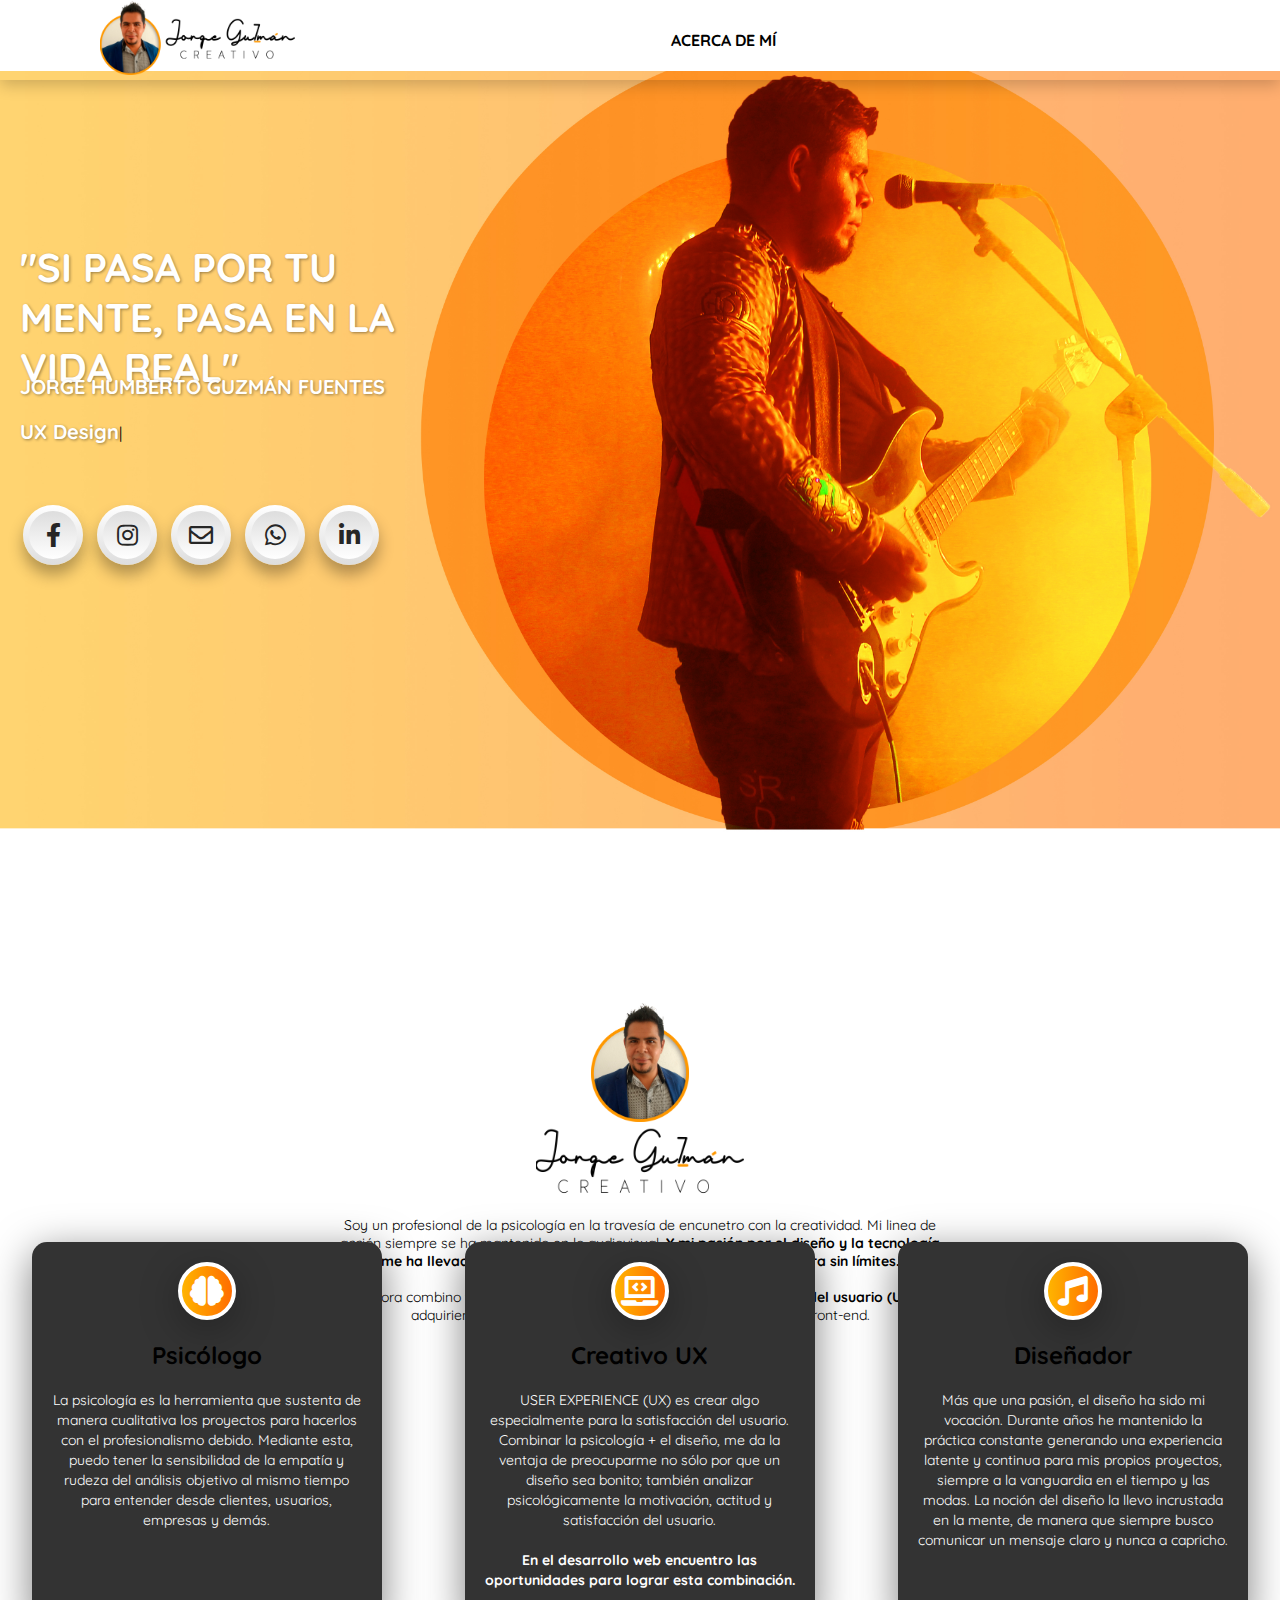
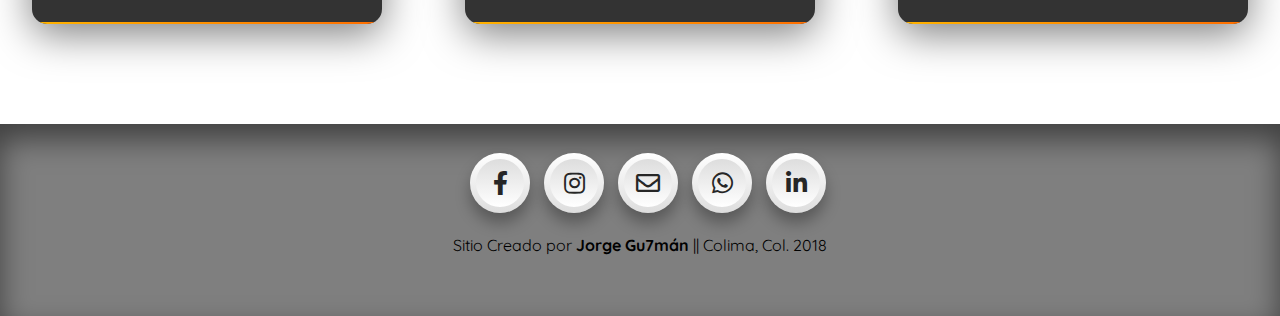
==== index.html @ b35ca507 "primer commit" ====
<!DOCTYPE html>
<html>
<head>
	<title>jGu7man - Acerca de mí</title>
	<meta name="viewport" content="width=device-width, initial-scale=1.0" charset="utf-8">
	<meta name="description" content="Portafolio de Jorge Gu7mán donde se muestran habilidades, desarrollo profesional y muestras de trabajo reciente">
	<meta name="keywords" content="portafolio,postfolio,psicologo,psicologia,psicología, psicólogo,música,músico,diseño,diseno,design,psychologist,designer,diseñador,ui,ux,teatro,musical,theater">
	<meta name="author" content="Jorge Guzmán">
	<link rel="icon" type="image" href="img/favicon.png">
	<link rel="stylesheet" type="text/css" href="css/style.css">
	<link rel="stylesheet" href="https://use.fontawesome.com/releases/v5.5.0/css/all.css">
	<script src="https://code.jquery.com/jquery-3.2.1.js"></script>
	<script type="text/javascript" src="js/typed.js"></script>
	<script type="text/javascript">
		$(document).ready(function(){
			$('.toggle-menu').click(function(){
				$("#menu").toggleClass('active')
			})
		})
	</script>
</head>
<body>
	<section id="hero" class="hero">
		<header>
			<a class="header-logo"><img src="img/logoonline.png" height="75px"></a>
			<a class="toggle-menu">Menu</a>
			<ul id="menu">
				<li><a href="" class="aqui">Acerca de mí</a></li>
				<li><a href="bio.html">Biografia</a></li>
				<li><a href="portfolio.html">Portafolio</a></li>
				<li><a href="contacto.html">Contacto</a></li>
			</ul>
		</header>	
		<h1>"SI PASA POR TU MENTE, PASA EN LA VIDA REAL"</h1>
		<div class="tagged">
			<p class="nombre">JORGE HUMBERTO GUZMÁN FUENTES</p>
			<span class="type"></span>
		</div>
		<ul class="social">
			<li>
				<a href="https://www.facebook.com/psicjorgeguzman">
					<i class="fab fa-facebook-f"></i>
				</a>
			</li>
			<li>
				<a href="https://www.instagram.com/jgu7man">
					<i class="fab fa-instagram"></i>
				</a>
			</li>
			<li>
				<a href="mailto:jgu7man@gmail.com">
					<i class="far fa-envelope"></i>
				</a>
			</li>
			<li>
				<a href="https://wa.me/523121661747">
					<i class="fab fa-whatsapp"></i>
				</a>
			</li>
			<li>
				<a href="https://www.linkedin.com/in/jorge-humberto-guzman-fuentes-11215bb1/">
					<i class="fab fa-linkedin-in"></i>
				</a>
			</li>
		</ul>
	</section>


<!------------------------ABOUT ME-------------------->


	<section id="about" class="about">
		<div class="resumen">
			<div class="logo-about">
				<img src="img/perfil.png" height="120px">
				<img src="img/logotype.png" height="80px">
			</div>
			<div class="abstract">
				<p>
					Soy un profesional de la psicología en la travesía de encunetro con la creatividad. Mi linea de acción siempre se ha mantenido en lo audiovisual. <b>Y mi pasión por el diseño y la tecnología me ha llevado a transformar mis habilidades en creatividad pura sin límites.</b> <br><br>Ahora combino todo para ser un diseñador basado en la <b>experiencia del usuario (UX)</b> adquiriendo recientemente las habilidades del desarrollo web front-end.
				</p>
			</div>
			<div></div>
		</div>
		<div class="talents">
			<div class="card">
				<div class="layer"></div>
				<div class="content">
					<div class="image">
						<i class="fas fa-brain"></i>
					</div>
					<div class="talent-details">
						<h2>Psicólogo</h2>
					</div>
					<p>La psicología es la herramienta que sustenta de manera cualitativa los proyectos para hacerlos con el profesionalismo debido. Mediante esta, puedo tener la sensibilidad de la empatía y rudeza del análisis objetivo al mismo tiempo para entender desde clientes, usuarios, empresas y demás. </p>
				</div>
			</div>

			<div class="card">
				<div class="layer"></div>
				<div class="content">
					<div class="image">
						<i class="fas fa-laptop-code"></i>
					</div>
					<div class="talent-details">
						<h2>Creativo UX</h2>
					</div>
					<p>USER EXPERIENCE (UX) es crear algo especialmente para la satisfacción del usuario. Combinar la psicología + el diseño, me da la ventaja de preocuparme no sólo por que un diseño sea bonito; también analizar psicológicamente la motivación, actitud y satisfacción del usuario.<br><br>
						<b>En el desarrollo web encuentro las oportunidades para lograr esta combinación.</b></p>
				</div>
			</div>

			<div class="card">
				<div class="layer"></div>
				<div class="content">
					<div class="image">
						<i class="fas fa-music"></i>
					</div>
					<div class="talent-details">
						<h2>Diseñador</h2>
					</div>
					<p>Más que una pasión, el diseño ha sido mi vocación. Durante años he mantenido la práctica constante generando una experiencia latente y continua para mis propios proyectos, siempre a la vanguardia en el tiempo y las modas. La noción del diseño la llevo incrustada en la mente, de manera que siempre busco comunicar un mensaje claro y nunca a capricho.</p>
				</div>
			</div>
		</div>
	</section>	




	<!-- <div class="back">
			<a href="contacto.html">
				<button>
					Contacto
				</button>
			</a>
		</div> -->

	
	<section class="footer">
		<ul class="social icons">
			<li>
				<a href="https://www.facebook.com/psicjorgeguzman">
					<i class="fab fa-facebook-f"></i>
				</a>
			</li>
			<li>
				<a href="https://www.instagram.com/jgu7man">
					<i class="fab fa-instagram"></i>
				</a>
			</li>
			<li>
				<a href="mailto:jgu7man@gmail.com">
					<i class="far fa-envelope"></i>
				</a>
			</li>
			<li>
				<a href="https://wa.me/523121661747">
					<i class="fab fa-whatsapp"></i>
				</a>
			</li>
			<li>
				<a href="https://www.linkedin.com/in/jorge-humberto-guzman-fuentes-11215bb1/">
					<i class="fab fa-linkedin-in"></i>
				</a>
			</li>
		</ul>
		<div>
			<p>Sitio Creado por <b>Jorge Gu7mán</b> || Colima, Col. 2018</p>
		</div>
	</section>

<!------------javascript area-------------------------->


	<script type="text/javascript">
		var typed = new Typed(".type", {
	  // Waits 1000ms after typing "First"
	  strings: ["UX Designer.", "UX Creative.", "UX... ^1000?"],
	  typeSpeed: 50,
	  backSpeed: 50,
	  loop: true
	});
	</script>
</body>
</html>
---- css/style.css ----
@import url('https://fonts.googleapis.com/css?family=Quicksand:500');

body {
	margin: 0;
	padding: 0;
	/* padding-bottom: 18em; */
	font-family: 'Quicksand', sans-serif;
}

/*-------------------
HERO
-------------------*/



.hero {
	position: relative;
	width: 100%;
	height: 100vh;
	background: url(../img/hero-jg7.jpg);
	background-position: center center;
	background-size: cover;
	background-repeat: no-repeat;
}

.hero2 {
	background: linear-gradient(90deg, #ffd471, #feae6f) !important;
	position: relative;
	width: 100%;
	height: fit-content;
	top: 0;
}

/*-------------------
HEADER
-------------------*/


	.hero header,
	.hero2 header {
		padding: 0 100px;
		width: 100%;
		height: 80px;
		box-sizing: border-box;
		background: rgba(0,0,0,.0);
		box-shadow: 0 5px 15px rgba(0,0,0,.2);
		transition: .5s;
	}

	.hero header ul,
	.hero2 header ul{
		position: relative;
		margin: 0;
		padding: 0;
		display: flex;
		float: right;
		transition: .5s;

	}

	.hero header ul li,
	.hero2 header ul li {
		list-style: none;
	}

	.hero header ul li a,
	.hero2 header ul li a {
		position: relative;
		display: block;
		padding: 10px 20px;
		margin: 20px 0px;
		text-transform: uppercase;
		color: white;
		font-weight: bold;
		transition: .5s;
		text-decoration: none;
	}

	.aqui {
		color: #000 !important;
	}

	.hero header ul li a:hover,
	.hero2 header ul li a:hover {
		background: #000;
		color: #fff !important;
	}

	.toggle-menu {
		display: none;
		position: absolute;
		right: 10px;
		top:26px;
		background: black;
		color: #fff;
		padding: 5px;
		cursor: pointer;
		font-weight: bold;
	}

	@media (max-width: 992px) {
		.hero header,
		.hero2 header {
			padding: 0 0;
			background: rgba(255, 255,255,0.5);
		}

		.toggle-menu {
			display: block;
		}

		.hero header ul,
		.hero2 header ul {
			width: 100%;
			top: -4px;
			display: none;
			position: relative;
			z-index: 10;
		}

		.hero header ul.active,
		.hero2 header ul.active {
			display: block;
		}

		.hero header ul li a,
		.hero2 header ul li a  {
			margin: 0;
			display: block;
			text-align: center;
			color: #fff;
			background: rgba(0,0,0, .5);
		}
	}

/*-------------------
PRESENTACIÓN
-------------------*/

	h1{
		width: 400px;
		position: relative;
		left: 0;
		top: 15%;
		color: white;
		font-weight: 900;
		padding-left: .5em;
		font-size: 40px;
		text-shadow: 1px 1px 3px rgba(0,0,0,.4)
	}

	.tagged {
		position: relative;
		top:10%;
	}

	.nombre, .type {
		position: relative;
		top: 15%;
		color: white;
		font-weight: bold;
		padding-left: 3em;
		font-size: 20px;
		padding-left: 1em;
		text-shadow: 1px 1px 3px rgba(0,0,0,.4)
	}

	.type {
		top: 17% !important;
	}

/*-------------------
SOCIAL ICONS
-------------------*/


	.social {
		position: relative;
		top: 15%;
		padding-left: 1em;
		display: flex;
	}

	.icons {
		left: 50%;
		width: fit-content;
		transform: translateX(-50%);
	}

	.social li {
		list-style: none;
	}

	.social li a {
		position: relative;
		width: 60px;
		height: 60px;
		display: block;
		text-align: center;
		margin: 0 7px;
		border-radius: 50%;
		padding: 6px;
		box-sizing: border-box;
		text-decoration: none;
		box-shadow: 0 10px 15px rgba(0,0,0,.3);
		background: linear-gradient(0deg, #ddd, #fff);
		transition: .5s;
	}

	.social li a:hover {
		box-shadow: 0 2px 5px rgba(0,0,0,.3);
	}

	.social li a .fab,
	.social li a .far {
		width: 100%;
		height: 100%;
		display: block;
		background: linear-gradient(0deg, #fff, #ddd);
		border-radius: 50%;
		line-height: calc(60px - 12px);
		font-size: 24px;
		color: #262626;
		transition: .5s;
	}

	.social li:nth-child(1) a:hover .fab {
		color: #3b5999;
	}

	.social li:nth-child(2) a:hover .fab {
		color: #e4405f;
	}

	.social li:nth-child(3) a:hover .far {
		color: #af0606;
	}

	.social li:nth-child(4) a:hover .fab {
		color: #25D366;
	}

	.social li:nth-child(5) a:hover .fab {
		color: #0077B5;
	}


/*-------------------
ABOUT ME
-------------------*/

.about {
	position: relative;
	top: 128%;
	width: 100%;
}

	.resumen {
		position: relative;
			top: 30vh;
			left: 50%;
			max-width: 600px;
			transform: translate(-50%, -50%);
		padding: 3em 2em;
	}

		.logo-about {
			display: grid;
		}

			.logo-about img {
				position: relative;
				margin: 0 auto;
			}

		.abstract {
			position: relative;
			margin: 0 auto;
			max-width: 100%;
			text-align: center;
			font-size: 14px;
		}

	.talents {
		margin: -10vh auto 100px;
		display: grid;
		grid-template-columns: repeat( auto-fit, minmax(350px, 1fr));
		grid-gap: 20px;
	}

		.talents .card {
			position: relative;
			width: 350px;
			margin: 0 auto;
			background: #333;
			padding: 20px;
			box-sizing: border-box;
			text-align: center;
			box-shadow: 0 10px 40px rgba(0,0,0,.5);
			overflow: hidden;
			border-radius: 15px;
		}

		.talents .card .layer {
			z-index: 1;
			position: absolute;
			top: calc(100% - 2px);
			left: 0;
			width: 100%;
			height: 100%;
			background: linear-gradient(90deg, #ffb400, #ff6d00);
			transition: 0.5s;
		}

		.talents .card:hover .layer {
			top: 0;
		}

		.talents .card .content {
			position: relative;
			z-index: 2;
		}

		.talents .card .content p {
			font-size: 14px;
			line-height: 20px;
			color: #fff;
		}

		.talents .card .content .image {
			width: 50px;
			height: 50px;
			margin: 0 auto;
			border-radius: 50%;
			overflow: hidden;
			border: 4px solid #fff;
			box-shadow: 0 10px 40px rgba(0,0,0,.3);
			background: linear-gradient(90deg, #ffb400, #ff6d00);
			color: #fff;
			transition: 0.5s;
		}

		.talents .card:hover .content .image {
			background: black;
		}

		.talents .card .content .image i {
			display: block;
			line-height: calc(50px - 0px);
			font-size: 30px
		}

		.talents .card .content .details h2 {
			font-size: 18px;
			color: #fff ;
		}

/*-------------------
TIMELINE
-------------------*/

.timeline {
	position: relative;
	top: 3em;
	left: 50%;
	transform: translate(-50%, 0%);
	padding: 40px 0;
	width: 100%;
	max-width: 900px;
	box-sizing: border-box;
	height: auto;
	padding-bottom: 10%;
}

.time-title {
	text-align: center;
	color: black;
	font-size: 36px;
	margin: 10px;
}

.time-subtitle {
	text-align: center;
	color: black;
	font-size: 13px;	
}

.buttons {
	display: flex;
	flex-direction: row;
	position: relative;
    left: 50%;
    transform: translateX(-52%);
}

.reverse,
.normal {
	width: 50px;
	height: 50px;
	background: #ffaa00;
	box-shadow: 3px 3px 10px rgba(0,0,0,0.5);
	border-radius: 50%;
	display: block;
	position: relative;
	left: 45%;
	transform: translateX(-6%);
	text-align: center;
	margin: 0 10px;
	cursor: pointer;
}

.reverse i,
.normal i {
	color: #fff;
	font-size: 30px;
	line-height: 50px;
}

.normal {
	background: #ccc;
}

.timeline:before {
	content: '';
	position: absolute;
	top:7%;
	left: 50%;
	width: 2px;
	height: 90%;
	background: black;

}

	.timeline ul {
		margin: 0;
		padding: 0;
		display: flex;
		flex-direction: column;
	}

	.timeline ul li {
		line-height: normal;
		position: relative;
		width: 50%;
		padding: 10px 40px;
		box-sizing: border-box;
		list-style: none;
		cursor: pointer;
	}

	.timeline ul li:nth-child(odd) {
		float: left;
		text-align: right;
		clear: both;
	}

	.timeline ul li:nth-child(even) {
		float: right;
		text-align: left;
		clear: both;
		position: relative;
		left: 50%;
	}

	.time-content {
		padding-bottom: 20px;

	}

	.timeline ul li:nth-child(odd):before {
		content: '';
		position: absolute;
		top: 24px;
		right: -6px;
		width: 10px;
		height: 10px;
		background: #ffaa00;
		border-radius: 50%;
		box-shadow: 0 0 0 3px rgba(255, 170, 0, .5)
	}

	.timeline ul li:nth-child(even):before {
		content: '';
		position: absolute;
		top: 24px;
		left: -4px;
		width: 10px;
		height: 10px;
		background: #ffaa00;
		border-radius: 50%;
		box-shadow: 0 0 0 3px rgba(255, 170, 0, .5)
	}

	.end:nth-child(odd):before,
	.end:nth-child(even):before {
		background: red !important;
	}

	.start:nth-child(odd):before,
	.start:nth-child(even):before {
		background: green !important;
	}

	.plus:nth-child(odd):before,
	.plus:nth-child(even):before {
		background: blue !important;
	}

	.time-content h3 {
		margin: 0;
		padding: 0;
		font-weight: 600;
		color: #ffaa00;
	}

	.time-content p {
		margin: 10px 0 0;
		padding: 0;
		cursor: pointer;
	}

		.timeline ul li .time h4,
		.timeline ul li .time2 h4  {
			margin: 0;
			padding: 0;
			font-size: 11px;

		}

		.timeline ul li:nth-child(odd) .time,
		.timeline ul li:nth-child(odd) .time2 {
			position: absolute;
			top: 0;
			right: -136px;
			top: 12px;
			width: 88px;
			margin: 0;
			padding: 8px 16px;
			background: #ffaa00;
			color: white;
			border-radius: 18px;
			box-shadow: 0 0 0 3px rgba(255, 170, 0, .5)
			}

			.timeline ul li:nth-child(even) .time,
			.timeline ul li:nth-child(even) .time2 {
			position: absolute;
			top: 0;
			left: -136px;
			top: 12px;
			width: 88px;
			margin: 0;
			padding: 8px 16px;
			background: #ffaa00;
			color: white;
			border-radius: 18px;
			box-shadow: 0 0 0 3px rgba(255, 170, 0, .5)
			}

			.timeline ul li:nth-child(odd) .time2,
			.timeline ul li:nth-child(even) .time2 {
				top:76px !important;
			}

		.popup {
			width: 100%;
			height: 100%;
			background: rgba(0,0,0,0.7);
			position: fixed;
			top: 0;
			z-index: 5;
			display: flex;
			justify-content: center;
			align-items: center;
			display: none;
		}

		.popup img,
		.popup video {
			max-width: 70%;
			max-height: 70%;
			border: solid 4px white;
			position: absolute;
			top: 5%;
		}

		.popup .close {
			position: absolute;
			top:0%;
			right: 7%;
			padding: 5px;
			color: #fff;
			font-size: x-large;
			text-align: center;
			cursor: pointer;
		}

		.popup a {
			color: #ffff00;
			text-decoration: none;
			cursor: pointer;
		}

/*-------------------
GALERÍA
-------------------*/


.galeria {
	margin: 0;
	padding: 0;
	padding-bottom: 10em;
	position: relative;
	top:5em;
	left: 50%;
	transform: translateX(-50%);
	width: 100%;
}

.galeria .gale-title {
	text-align: center;
	color: #000;
	font-size: 36px;
	top: 2%;
	margin-bottom: 10px;
	position: relative;
	top: 0em;
}

.categoria {
	color: #000;
	font-size: 36px;
	top: 2%;
	margin-bottom: 10px;
	position: relative;
	/* top: 4em; */
}

.galeria .gale-subtitle {
	text-align: center;
	color: #000;
	font-size: 16px;
	margin: 0;
	position: relative;
	top: 0em;
}

.cate-subtitle {
	text-align: left;
	color: #000;
	font-size: 16px;
	margin: 0;
	position: relative;
	top: 0em;
	margin-bottom: 2em;
}

.container {
	position: relative;
	top: 5em;
	left: 50%;
	transform: translate(-50%, 0%);
	width: 80%;
}

.row {
	padding-bottom: 5em;
}

.container .box {
	display: inline-block;
	position: relative;
	list-style: none;
	width: 250px;
	height: 250px;
	box-shadow: 3px -3px 25px rgba(0,0,0, .3);
	margin-right: 1em;
    margin-bottom: 1em;
}

.container .box img {
	width: 100%;
}

.container .box.snake {
	position: relative;
	overflow: hidden;
}

.overlay {
	position: absolute;
	text-align: center;
	width: 100%;
	height: 100%;
	background: rgba(0,0,0,0.8);
}

.overlay h2 {
	position: absolute;
	margin: 0;
	padding: 0;
	top: 50%;
	transform: translateY(-50%);
	color: #fff;
	text-transform: uppercase;
	width: 100%;
}

#txt {
	text-align: center;
	width: 90%;
    position: absolute;
    max-width: 500px;
    bottom: 3vh;
	color: white;
	left: 50%;
	transform: translate(-50%, -50%);
}

.back {
	position: absolute;
	left: 53%;
	bottom: -715%;
	transform: translateX(-50%);
}

.back a button {
	width: 100px;
	height: 35px;
	background: #ff8f00;
	text-align: center;
	border-radius: 25px;
	left: 50%;
	transform: translateX(-50%);
	cursor: pointer;
	color: #fff;
	font-weight: 600;
	font-family: 'Quicksand', sans-serif;
}


.footer {
	position: relative;
	bottom: 0%;
	display: block;
	margin: 0;
	padding: 0;
	width: 100%;
	height: 12em;
	background: rgba(0,0,0,0.5);
	box-sizing: border-box;
	box-shadow: inset 0 15px 30px rgba(0,0,0,0.5);
}

.footer div	{
	margin: 4% auto 0 auto;
	text-align: center;
}

@media only screen and (max-width: 600px) {
	.talents {
		margin-top: 240px;
	}

	.timeline {
		top: 295%;
	}

	.timeline:before {
		top: 3%;
		height: 96%;
	}

	.reverse, .normal {
		left: 34%;
	}

	.timeline ul {
		width: 80%;
		position: relative;
		left: 50%;
		transform: translateX(-50%);	
	}

	.galeria {
		top: 0em;
	}

	.gale-title, .gale-subtitle {
		color: black !important;
	}

	.container {
		left: 50%;
		width: 60%;
		top: 140%;
	}

	#txt {
		bottom: 25vh;
	}

	.back {
		bottom: -1290%;
		left: 70%;
	}

	.icons {
		left: 50%;
		transform: translateX(-50%);
	}

	.footer {
		bottom: -1310%;
	}

	.footer div {
		margin-top: 15%;
	}
}
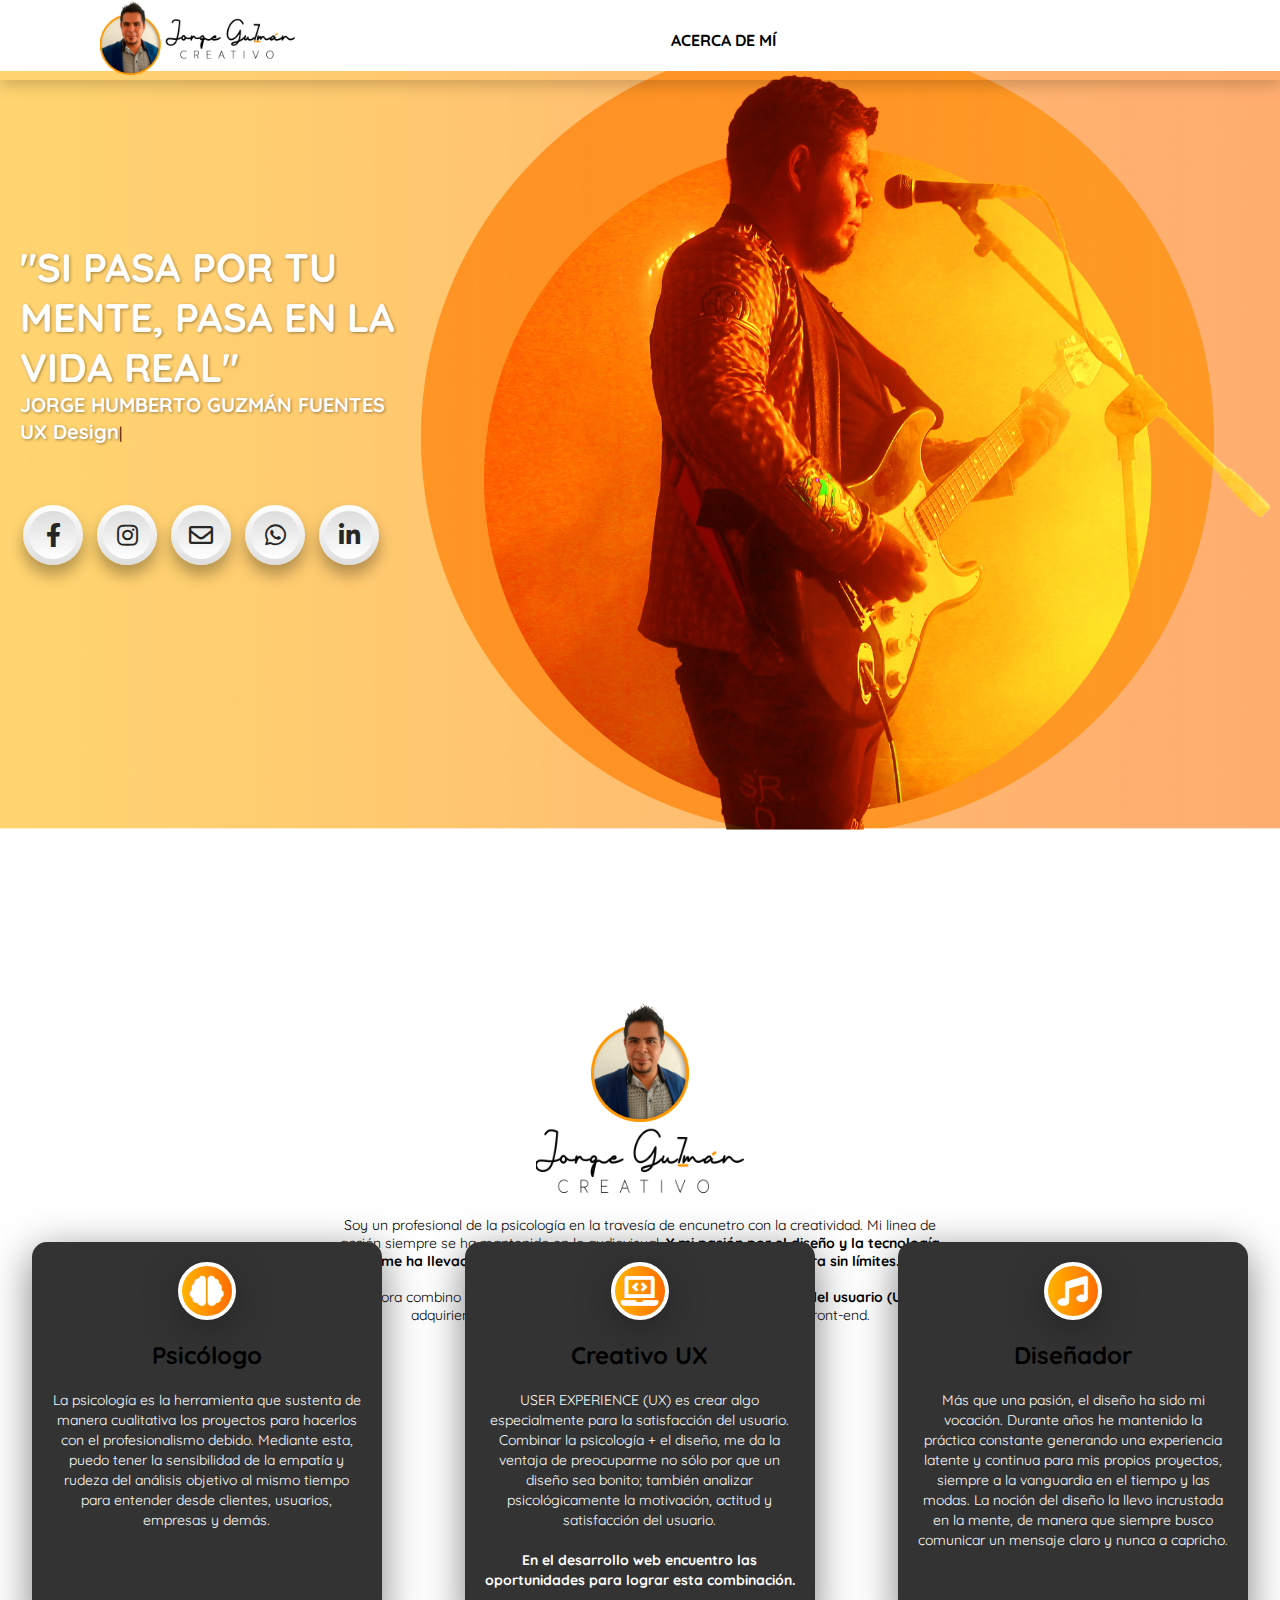
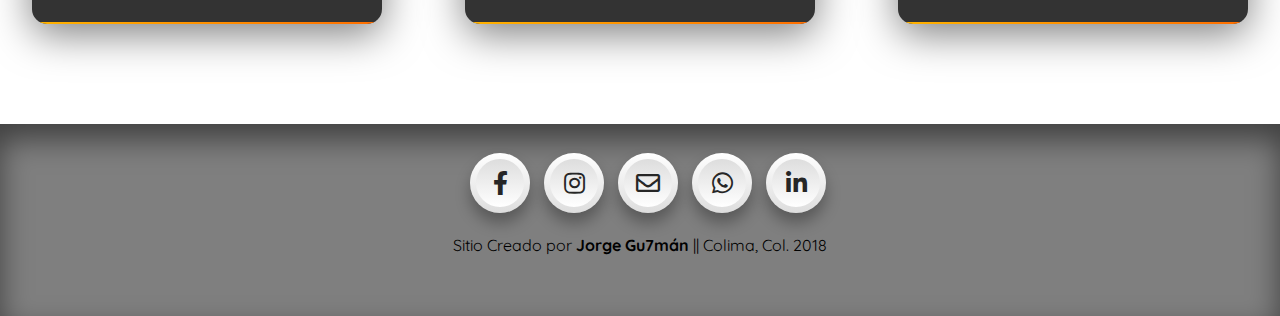
==== commit a9fba454: "actualización de datos de contacto" ====
--- a/index.html
+++ b/index.html
@@ -53,7 +53,7 @@
 				</a>
 			</li>
 			<li>
-				<a href="https://wa.me/523121661747">
+				<a href="https://wa.me/523121805955">
 					<i class="fab fa-whatsapp"></i>
 				</a>
 			</li>
@@ -155,7 +155,7 @@
 				</a>
 			</li>
 			<li>
-				<a href="https://wa.me/523121661747">
+				<a href="https://wa.me/523121805955">
 					<i class="fab fa-whatsapp"></i>
 				</a>
 			</li>
--- a/css/style.css
+++ b/css/style.css
@@ -138,14 +138,15 @@
 -------------------*/
 
 	h1{
-		width: 400px;
+		max-width: 400px;
+		width: 90%;
 		position: relative;
 		left: 0;
 		top: 15%;
 		color: white;
 		font-weight: 900;
 		padding-left: .5em;
-		font-size: 40px;
+		font-size: 2.5em;
 		text-shadow: 1px 1px 3px rgba(0,0,0,.4)
 	}
 
@@ -156,7 +157,7 @@
 
 	.nombre, .type {
 		position: relative;
-		top: 15%;
+		top: 2vh;
 		color: white;
 		font-weight: bold;
 		padding-left: 3em;
@@ -290,7 +291,8 @@
 
 		.talents .card {
 			position: relative;
-			width: 350px;
+			width: 90%;
+			max-width: 350px;
 			margin: 0 auto;
 			background: #333;
 			padding: 20px;
@@ -562,6 +564,40 @@
 				top:76px !important;
 			}
 
+			@media (max-width: 600px) {
+				.timeline ul li:nth-child(odd),
+				.timeline ul li:nth-child(even) {
+				left:0% !important;
+				text-align: left !important;
+				}
+
+				.timeline ul li:nth-child(odd) .time, 
+				.timeline ul li:nth-child(odd) .time2,
+				.timeline ul li:nth-child(even) .time, 
+				.timeline ul li:nth-child(even) .time2 {
+					position: initial !important;
+					margin: 15px 0 !important;
+
+				}
+
+				.timeline ul li:nth-child(odd)::before,
+				.timeline ul li:nth-child(even)::before {
+					left: 0px !important;
+				}
+
+				.timeline ul li {
+					width: 115% !important;
+				}
+
+				.timeline:before {
+					left: 11%;
+				}
+
+				.timeline ul {
+					top: 3vh;
+				}
+			}
+
 		.popup {
 			width: 100%;
 			height: 100%;
@@ -665,6 +701,9 @@
 
 .row {
 	padding-bottom: 5em;
+	position: relative;
+	transform: translateX(-50%);
+	left: 50%;
 }
 
 .container .box {
@@ -757,9 +796,36 @@
 	text-align: center;
 }
 
+@media only screen and (max-width: 320px) {
+	.talents .card {
+		left: -1em;
+		width: 80%;
+	}
+
+	.row {
+		left: 33%;
+	}
+}
+
 @media only screen and (max-width: 600px) {
+	h1 {
+		font-size: 2em;
+	}
+
+	.row {
+		left: 40%;
+	}
+
+	.popup img {
+		top: 10%;
+	}
+
+	.social {
+		padding-left: 0;
+	}
+
 	.talents {
-		margin-top: 240px;
+		margin-top: -2em;
 	}
 
 	.timeline {
@@ -810,6 +876,17 @@
 		transform: translateX(-50%);
 	}
 
+	.social li a {
+		width: 45px;
+		height: 45px;;
+	}
+
+	.social li a .fab,
+	.social li a .far {
+		line-height: calc(45px - 12px);
+		font-size: 20px;
+	}
+
 	.footer {
 		bottom: -1310%;
 	}
@@ -817,4 +894,23 @@
 	.footer div {
 		margin-top: 15%;
 	}
+}
+
+@media only screen and (min-width: 1400px) {
+
+	.talents {
+		position: relative;
+		top: 6vh;
+	}
+
+	.resumen {
+		top: 20vh;
+	}
+
+}
+
+@media only screen and (min-width: 2000px) {
+	.resumen {
+		top: 15vh;
+	}
 }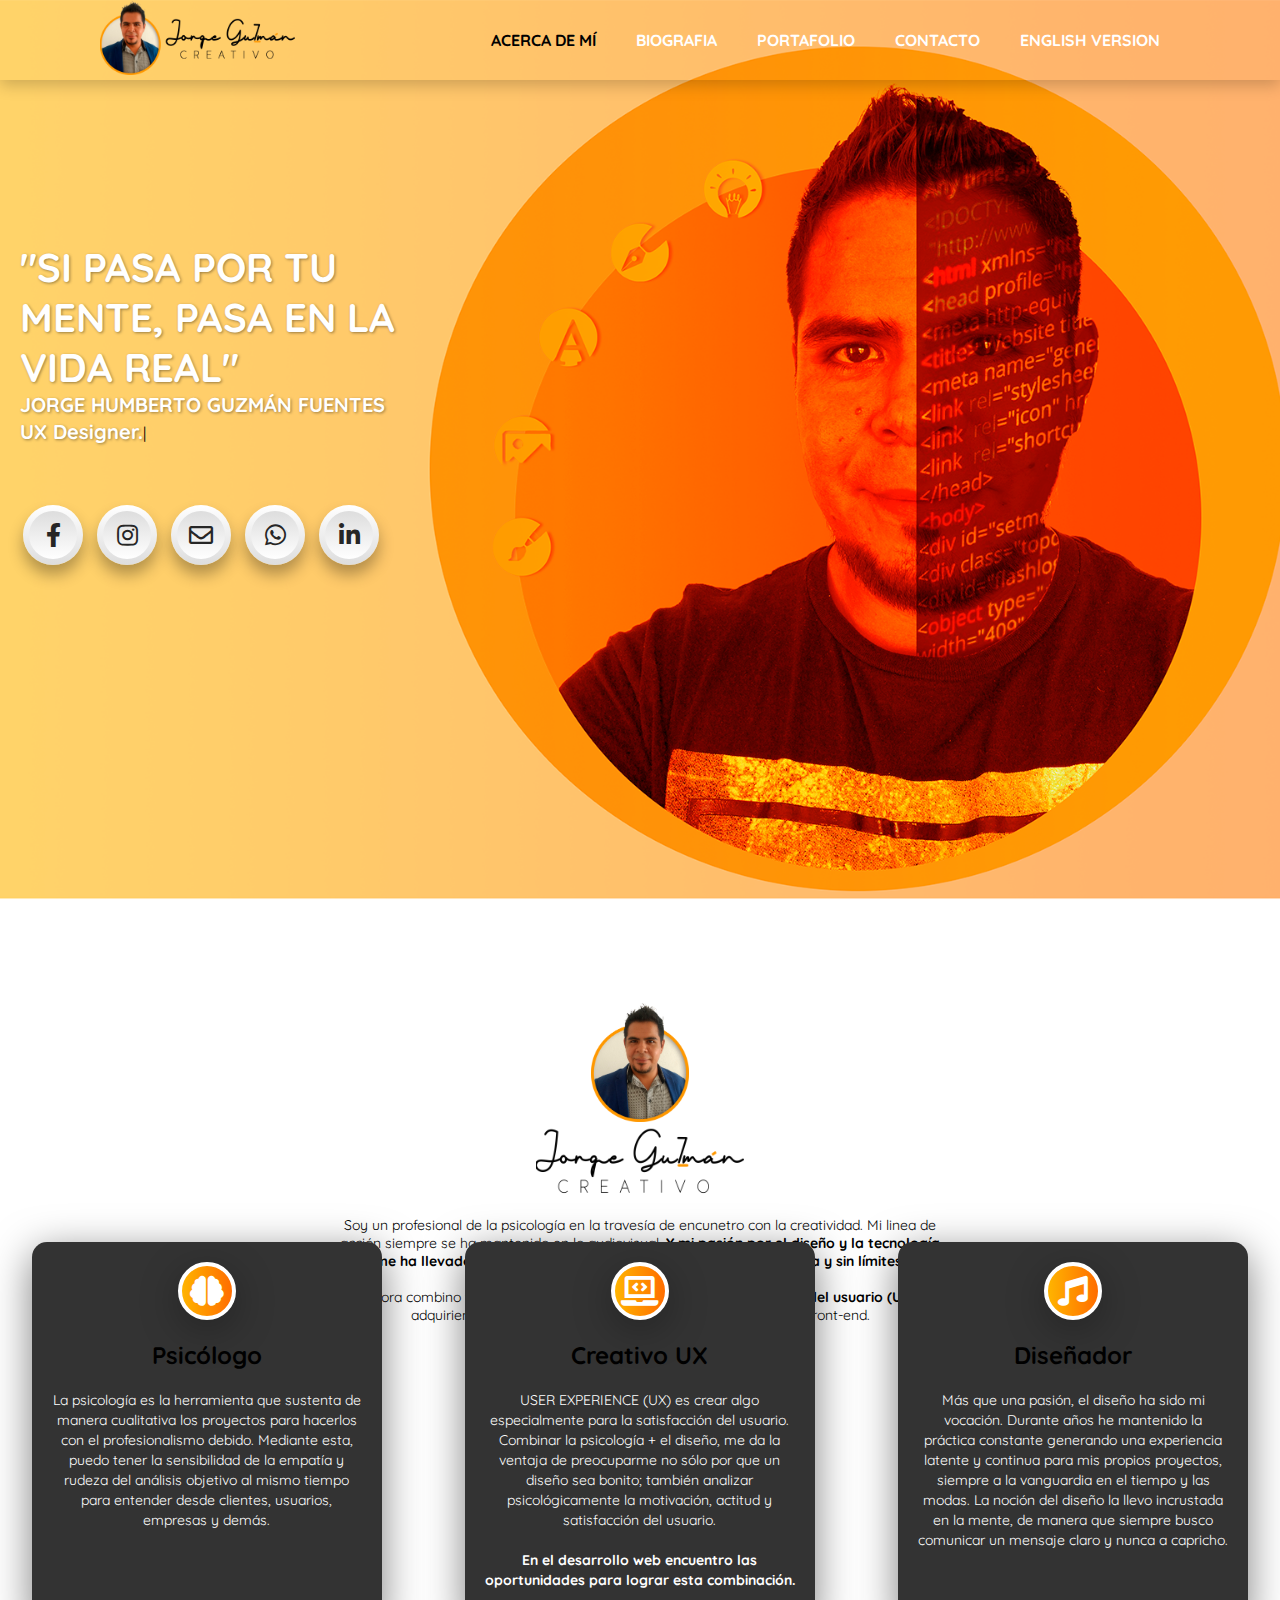
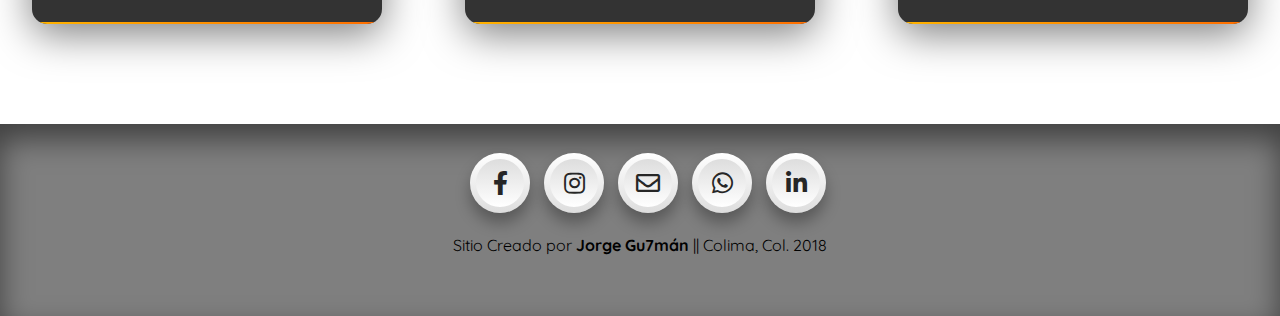
==== commit 0ba26b2f: "Se agregó la versión en inglés" ====
--- a/index.html
+++ b/index.html
@@ -29,6 +29,7 @@
 				<li><a href="bio.html">Biografia</a></li>
 				<li><a href="portfolio.html">Portafolio</a></li>
 				<li><a href="contacto.html">Contacto</a></li>
+				<li><a href="eng.html">English Version</a></li>
 			</ul>
 		</header>	
 		<h1>"SI PASA POR TU MENTE, PASA EN LA VIDA REAL"</h1>
@@ -77,7 +78,7 @@
 			</div>
 			<div class="abstract">
 				<p>
-					Soy un profesional de la psicología en la travesía de encunetro con la creatividad. Mi linea de acción siempre se ha mantenido en lo audiovisual. <b>Y mi pasión por el diseño y la tecnología me ha llevado a transformar mis habilidades en creatividad pura sin límites.</b> <br><br>Ahora combino todo para ser un diseñador basado en la <b>experiencia del usuario (UX)</b> adquiriendo recientemente las habilidades del desarrollo web front-end.
+					Soy un profesional de la psicología en la travesía de encunetro con la creatividad. Mi linea de acción siempre se ha mantenido en lo audiovisual. <b>Y mi pasión por el diseño y la tecnología me ha llevado a transformar mis habilidades en creatividad pura y sin límites.</b> <br><br>Ahora combino todo para ser un diseñador basado en la <b>experiencia del usuario (UX)</b> adquiriendo recientemente las habilidades del desarrollo web front-end.
 				</p>
 			</div>
 			<div></div>
@@ -176,7 +177,7 @@
 	<script type="text/javascript">
 		var typed = new Typed(".type", {
 	  // Waits 1000ms after typing "First"
-	  strings: ["UX Designer.", "UX Creative.", "UX... ^1000?"],
+	  strings: ["UX Designer.", "Creative psychologist", "UX... ^1000Creative"],
 	  typeSpeed: 50,
 	  backSpeed: 50,
 	  loop: true
--- a/css/style.css
+++ b/css/style.css
@@ -17,7 +17,7 @@
 	position: relative;
 	width: 100%;
 	height: 100vh;
-	background: url(../img/hero-jg7.jpg);
+	background: url(../img/hero.png);
 	background-position: center center;
 	background-size: cover;
 	background-repeat: no-repeat;
@@ -252,7 +252,7 @@
 
 .about {
 	position: relative;
-	top: 128%;
+	top: 0vh;
 	width: 100%;
 }
 
@@ -611,13 +611,14 @@
 			display: none;
 		}
 
-		.popup img,
-		.popup video {
+		.popup img {
 			max-width: 70%;
 			max-height: 70%;
 			border: solid 4px white;
 			position: absolute;
-			top: 5%;
+			top: 50%;
+			left: 50%;
+			transform: translate(-50%, -50%);
 		}
 
 		.popup .close {
@@ -635,6 +636,44 @@
 			color: #ffff00;
 			text-decoration: none;
 			cursor: pointer;
+			position: absolute;
+		    left: 50%;
+			transform: translate(-50%, -50%);
+			top: 90%;
+		}
+
+		.negro {
+			color: #fff!important;
+    		background-color: #000!important;
+		}
+
+		.flecha {
+			border: none;
+			display: inline-block;
+			padding: 8px 16px;
+			vertical-align: middle;
+			overflow: hidden;
+			text-decoration: none;
+			color: inherit;
+			background-color: inherit;
+			text-align: center;
+			cursor: pointer;
+			white-space: nowrap;
+		}
+
+		.flecha-izq {
+			position: absolute;
+			top: 50%;
+			left: 0%;
+			transform: translate(0%,-50%);
+		}
+
+		.flecha-der {
+			    position: absolute;
+				top: 50%;
+				right: 0%;
+				transform: translate(0%,-50%);
+				-ms-transform: translate(0%,-50%);
 		}
 
 /*-------------------
@@ -754,6 +793,7 @@
 	color: white;
 	left: 50%;
 	transform: translate(-50%, -50%);
+	bottom: -5%;
 }
 
 .back {
@@ -807,21 +847,65 @@
 	}
 }
 
+@media only screen and (max-width: 900px) {
+	.talents {
+		display: block;
+		position: relative;
+		top: 15vh;
+	}
+	
+	.talents .card {
+		left: -1em;
+		width: 80%;
+		margin-bottom: 2em;
+	}
+
+	.about {
+		top: -10vh;
+	}
+
+	.hero {
+		background-position-x: 60%;
+	}
+
+	.row {
+		left: 33%;
+	}
+}
+
+@media only screen and (max-height: 500px) {
+	.hero {
+		height: 150vh;
+	}
+}
+
+@media only screen and (max-height: 375px) {
+	.hero {
+		height: 200vh;
+	}
+}
+
 @media only screen and (max-width: 600px) {
+	.hero {
+		background-position-x: 65%;
+	}
+
 	h1 {
-		font-size: 2em;
+		font-size: 3vh;
+		top: 45%;
+	}
+
+	.tagged {
+		top: 45%;
 	}
 
 	.row {
 		left: 40%;
 	}
 
-	.popup img {
-		top: 10%;
-	}
-
 	.social {
 		padding-left: 0;
+		top: 4vh;
 	}
 
 	.talents {
@@ -831,6 +915,10 @@
 	.timeline {
 		top: 295%;
 	}
+
+	/* .about {
+		top: 10vh
+	} */
 
 	.timeline:before {
 		top: 3%;
@@ -863,7 +951,7 @@
 	}
 
 	#txt {
-		bottom: 25vh;
+		top: 40vh;
 	}
 
 	.back {
@@ -874,6 +962,7 @@
 	.icons {
 		left: 50%;
 		transform: translateX(-50%);
+		top: 4vh !important;
 	}
 
 	.social li a {
